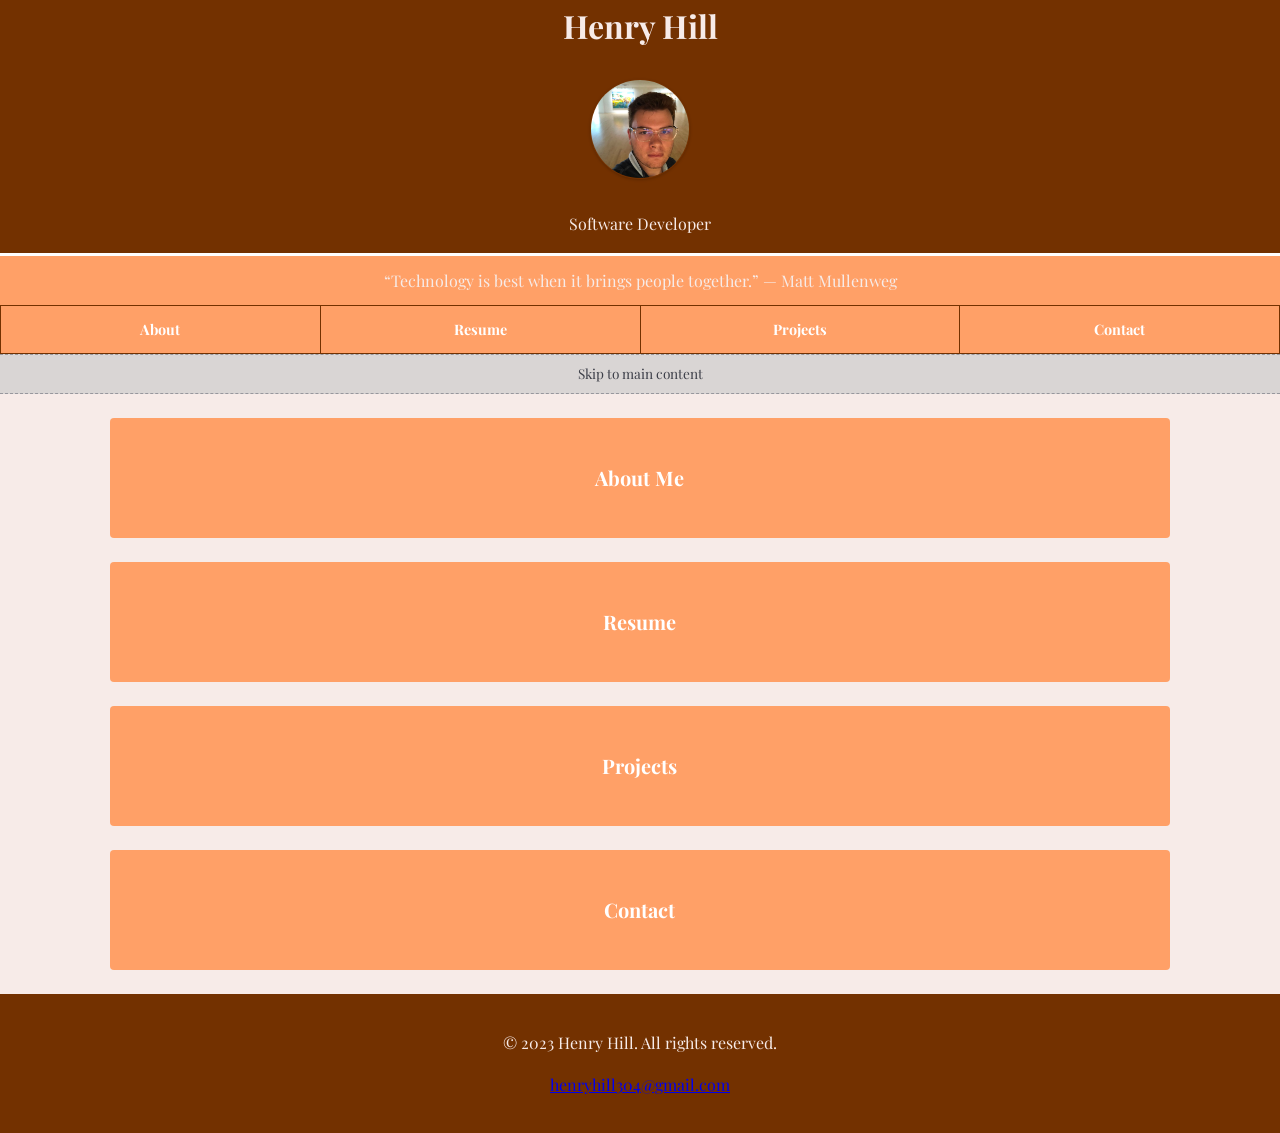
==== docs/index.html @ bbb8c244 "begin about main" ====
<!DOCTYPE html>
<html lang="en">

    <head>
        <title>Home</title>
        <link rel="stylesheet" href="css/style.css">
        <meta charset="UTF-8">
        <meta name="viewport" content="width=device-width, initial-scale=1">

        <style>
            .wrapper {
                max-width: 1200px;     /* Prevents content from getting too wide */
                margin-inline: auto;   /* Centers the wrapper horizontally */
                padding-inline: 20px;  /* Stops content from touching screen edges */
            }
        </style>

        <link rel="preconnect" href="https://fonts.googleapis.com">
        <link rel="preconnect" href="https://fonts.gstatic.com" crossorigin>
        <link href="https://fonts.googleapis.com/css2?family=Noto+Serif:ital,wght@0,100..900;1,100..900&family=Playfair+Display:ital,wght@0,400..900;1,400..900&display=swap" rel="stylesheet">
    </head>

    <!-- Header for my name and portrait -->
    

    <body>
        <header>
            <h1>Henry Hill</h1>
            <div class="portrait-container">
            <a href = "index.html">
                <img src="assets/images/profile.jpeg" alt="Profile Picture" class="portrait-image">
            </a>
            </div>
            <p class="proffesion">Software Developer</p>
            <p class="subtitle">“Technology is best when it brings people together.” — Matt Mullenweg</p>
        <nav>
            <ul>
                <li><a href="about.html">About</a></li>
                <li><a href="resume.html">Resume</a></li>
                <li><a href="projects.html">Projects</a></li>
                <li><a href="contact.html">Contact</a></li>
            </ul>
        </nav>

        <!-- skip to main content link-->
         <a href="#main-content" class="skip-link">Skip to main content</a>
        </header>

        <main id="main-content">
            <section class="card">
                <h2><a href="about.html">About Me</a></h2>
            </section>

            <section class="card">
                <h2><a href="resume.html">Resume</a></h2>
            </section>

            <section class="card">
                <h2><a href="projects.html">Projects</a></h2>
            </section>

            <section class="card">
                <h2><a href="contact.html">Contact</a></h2>
            </section>
            
        </main>

        <footer>
            <p>&copy; 2023 Henry Hill. All rights reserved.</p>
            <p><a href="mailto:henry.hill@example.com">henryhill304@gmail.com</a></p>
        </footer>
    </body>
</html>
---- docs/css/style.css ----
/* CSS reset */
body, header, nav, main, footer, h1, div, img, ul, figure, figcaption, section, article, aside, audio, video {
    margin: 0;
    padding: 0;
    border: 0;
}

body {
    font-family: "Playfair Display", "Noto Serif", serif;
    line-height: 1.6;
    background-color: #F7EBE8;
    color: #444140;
    margin: 0;
    padding: 0;
}

img, video {
    max-width: 100%;
    display: block;
}

*{
    box-sizing: border-box;
}

/* mobile first style rules */

header {
    float: top;
    top: 0;
    background-color: #733100;
    color: #F7EBE8;
    vertical-align: center;
    text-align: center;
    clear: both;
    padding: none;
}

.profession {
    font-family: "Playfair Display", "Noto Serif", serif;
}

header .portrait-container {
    display: flex;
    justify-content: center; 
    align-items: center; 
    margin: 0.75rem 0;
}

header .portrait-image {
    width: 100px;
    height: 100px;
    border-radius: 50%;
    object-fit: cover;
    display: block; 
    margin: 1rem auto;
    border: 1px solid #733100;
    box-shadow: 0 1px 3px rgba(0, 0, 0, 0.2);
}

header .subtitle {
    border-top: 3px solid #fff;
    padding-top: 8px;
    margin-top: 12px;
    width: 100%;
    background-color: #ffa067;
    margin: 0;
    padding: 12px 0;
}

nav {
    width: 100%;
    margin: 0;
    padding: 0;
}

nav ul {
    display: flex;
    list-style: none;
    margin: 0;
    padding: 0;
    width: 100%;
    border: 1px solid #733100; 
    box-sizing: border-box;
}

nav li {
    flex:1;
    text-align: center;
    border-right: 1px solid #733100; /* Adds a border between items */
}

nav li:last-child {
    border-right: none; 
}

nav a {
    display: block;
    padding: 12px 0;
    background-color: #ffa067;
    color: #fff;
    text-decoration: none;
    font-family: "Playfair Display", "Noto Serif", serif;
    font-size: 0.9rem;
    font-weight: 700;
    box-sizing: border-box;
}

nav a:hover,
nav a:focus {
    background-color: #733100;
    color: #fff;
}

/* styling link for the skip to main content bar */
.skip-link {
    display: block;
    width: 100%;
    padding: 8px 0;
    background-color: #E5E7EB;
    color: #374151;
    text-align: center;
    text-decoration: none;
    font-size: 0.85rem;
    border-top: 1px dashed #9CA3AF;
    border-bottom: 1px dashed #9CA3AF;
}

/* Optional accessibility enchancement for hidden skip link */
.skip-link:not(:focus) {
    opacity: 0.9;
}

.skip-link:focus, 
.skip-link:hover {
    background-color:#D1D5DB;
    outline: 2px solid #733100; /* accent color for focus */
}

/* Main content styles */
main.flex {
    display: flex;
    flex-direction: column;
    min-height: 100vh;
}

main {
    display: flex; /* Enables flexbox layout */
    flex: 1; /* Ensures main takes up available space */
    flex-direction: column;
    align-items: center;
    gap: 1.5rem;
    padding: 1.5rem 1rem;
    width: 100%;   
    box-sizing: border-box; /* Ensures padding doesn't affect width */
}

/* individual card styles */
.card-link {
    text-decoration: none;
    width: 85%;
    display: block;
}

.card {
    position: relative; /* Ensures the card is positioned relative to its container */
    width: 85%;
    height: 120px;
    background-color: #FFA067;
    /* centerning text in cards */
    display: flex;
    align-items: center; /* Centers content vertically */
    justify-content: center; /* Centers content horizontally */
    border-radius: 4px;
}

.card a {
    position: absolute; /* Ensures the link covers the entire card */
    top: 0;
    left: 0;
    width: 100%;
    height: 100%;

    /* Flexbox centering for the link text */
    display: flex;
    justify-content: center;
    align-items: center;

    color: #fff;
    font-size: 1.25rem;
    font-weight: bold;
    text-decoration: none;
}

.card a:hover,
.card a:focus {
    background-color: rgba(0, 0, 0, 0.05);
    border-radius: 4px;
}

.card h2 {
    margin: 0;
    font-family: "Playfair Display", "Noto Serif", serif;
    font-size: 1.2rem;
    font-weight: 700;
}


/*footer styles */
footer {
    display: block;
    background-color: #733100;
    color: #F7EBE8;
    text-align: center;
    float: bottom;
    bottom: 0;
    padding: 20px;
}

/* Media queries for larger screens */
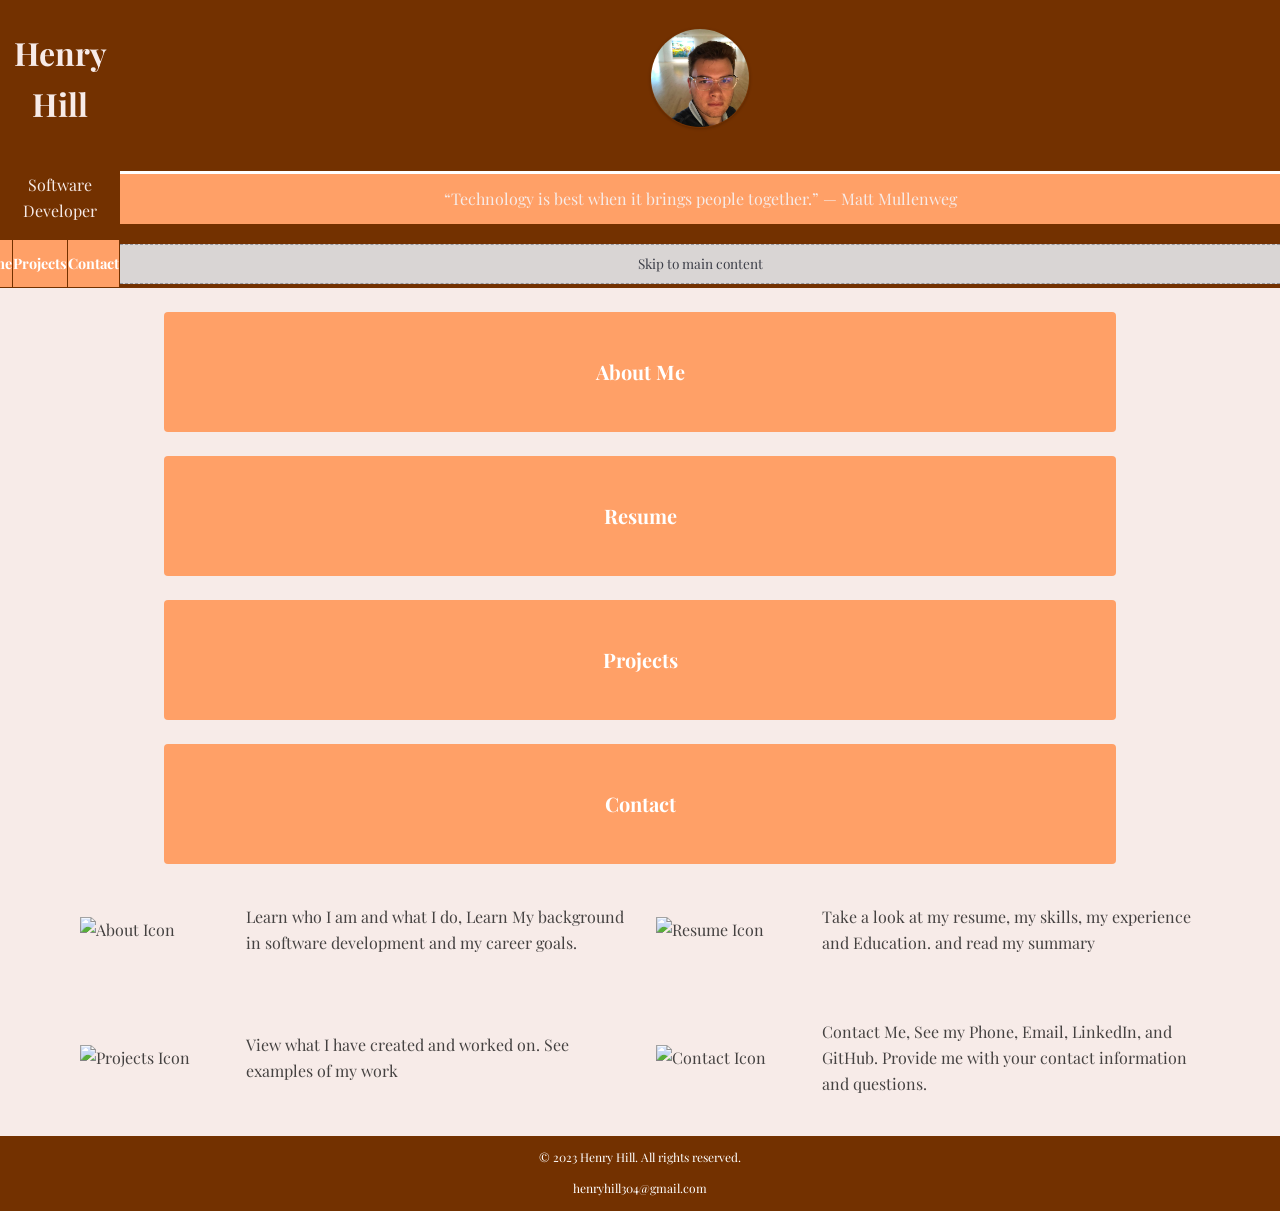
==== commit 8d4d37b2: "review with claude" ====
--- a/docs/index.html
+++ b/docs/index.html
@@ -62,6 +62,29 @@
             <section class="card">
                 <h2><a href="contact.html">Contact</a></h2>
             </section>
+
+            <section class="home-grid">
+
+                <article class="feature">
+                    <img src="assets/images/aboutico.png" alt="About Icon">
+                    <p>Learn who I am and what I do, Learn My background in software development and my career goals.</p>
+                </article>
+
+                <article class="feature">
+                    <img src="assets/images/resumeico.png" alt="Resume Icon">
+                    <p>Take a look at my resume, my skills, my experience and Education. and read my summary</p>
+                </article>
+
+                <article class="feature">
+                    <img src="assets/images/projectsico.png" alt="Projects Icon">
+                    <p>View what I have created and worked on. See examples of my work</p>
+                </article>
+
+                <article class="feature">
+                    <img src="assets/images/contactico.png" alt="Contact Icon">
+                    <p>Contact Me, See my Phone, Email, LinkedIn, and GitHub. Provide me with your contact information and questions.</p>
+                </article>
+            </section>
             
         </main>
 
--- a/docs/css/style.css
+++ b/docs/css/style.css
@@ -12,6 +12,10 @@
     color: #444140;
     margin: 0;
     padding: 0;
+    display: flex;
+    flex-direction: column;
+    min-height: 100vh;
+    margin: 0;
 }
 
 img, video {
@@ -152,6 +156,8 @@
     gap: 1.5rem;
     padding: 1.5rem 1rem;
     width: 100%;   
+    max-width: min(90%, 1200px);
+    margin: 0 auto;
     box-sizing: border-box; /* Ensures padding doesn't affect width */
 }
 
@@ -205,16 +211,259 @@
     font-weight: 700;
 }
 
+/* about info cards */
+.info-card {
+    background-color: #fca311;
+    color: #000;
+    padding: 1.5rem;
+    border-radius: 6px;
+
+    /* active whitespace */
+    margin-bottom: 2rem;
+    box-shadow: 0 2px 5px rgba(0, 0, 0, 0.1);
+}
+
+.info-card h2 {
+    font-family: "Playfair Display", serif;
+    font-size: 1.35rem;
+    margin-top: 0;
+    margin-bottom: 0.75rem;
+    border-bottom: 2px solid #fff;
+    padding-bottom: 0.25rem;
+}
+
+.info-card p {
+    font-size: 1rem;
+    line-height: 1.6;
+    margin: 0;
+}
+
+.summary {
+    margin: 2rem 0;
+}
+
+.skills {
+    margin: 2rem 0;
+}
+
+.skills h2{
+    text-align: center;
+    margin-bottom: 1.5rem;
+}
+
+.skills-grid {
+    display: grid;
+    grid-template-columns: repeat(2, 1fr);
+    border: 2px solid #444
+}
+
+.skill-card {
+    padding: 20px;
+    text-align: center;
+    border-right: 1px solid #444;
+    border-bottom: 1px solid #444;
+
+    display: flex;
+    justify-content: center;
+    align-items: center;
+}
+
+.skill-card:nth-child(2n) {
+    border-right: none;
+}
+
+.skill-card:nth-last-child(-n + 2) {
+    border-bottom: none;
+}
+
+.job {
+    margin-bottom: 2rem;
+}
+
+/* whitespace label */
+.whitespace {
+    text-align: center;
+    font-size: 0.8em;
+    color: #888;
+    margin: 10px 0 5px;
+}
+
+.project-card {
+    border: 2px solid #ccc;
+    display: grid;
+    grid-template-columns: 1fr 1fr;
+    margin-bottom: 15px;
+}
+
+.project-card h2 {
+    font-size: 1em;
+    font-weight: normal;
+    padding: 10px;
+    border-right: 1px solid #ccc;
+    border-bottom: 1px solid #ccc;
+    margin: 0;
+}
+
+.project-card p {
+    padding: 10px;
+    margin: 0;
+    border-bottom: 1px solid #ccc;
+}
+
+.project-url {
+    grid-column: 1 /span 2;
+    background-color: #ddd;
+    padding: 10px;
+    border-top: 1px solid #ccc;
+    text-align: center;
+}
+
+.project url a {
+    text-decoration: none;
+    color: #333;
+    font-weight: bold;
+}
+
+.contact-section {
+    padding: 20px;
+    color: #333;
+}
+
+.contact-section h2 {
+    text-align: center;
+    color: #702f00;
+    margin-bottom: 20px;
+}
+
+.contact-form {
+    display: flex;
+    flex-direction: column;
+    gap: 15px;
+}
+
+.form-group {
+    display: flex;
+    flex-direction: column;
+    gap: 15px;
+}
+
+.form-group label {
+    font-weight: bold;
+    color: #702f00;
+}
+
+.form-group input,
+.form-group textarea {
+    padding: 10px;
+    border: 1px solid #ccc;
+    border-radius: 4px;
+    font-family: inherit;
+    font-size: 1em;
+}
+
+.submit-btn {
+    background-color: #702f00;
+    color: #fff;
+    padding: 12px;
+    border: none;
+    border-radius: 4px;
+    font-size: 1em;
+    font-weight: bold;
+    cursor: pointer;
+}
+
+.submit-btn:hover {
+    background-color: #542300;
+}
+
+.contact-info-list {
+    display: flex;
+    flex-direction: column;
+    gap: 10px;
+    margin-bottom: 20px;
+}
+
+.info-block {
+    border: 2px solid #ccc;
+    background-color: #eee;
+    padding: 12px 15px;
+    color: #333;
+    font-size: 0.95em;
+}
+
+.info-block a {
+    color: #333;
+    text-decoration: none;
+}
+
+.info-block a:hover {
+    text-decoration: underline;
+}
+
+.form-container {
+    border: 2px solid #ccc;
+    padding: 15px;
+    background-color: #fff;
+}
 
 /*footer styles */
-footer {
-    display: block;
+footer{
+    width: 100%;
     background-color: #733100;
-    color: #F7EBE8;
-    text-align: center;
-    float: bottom;
-    bottom: 0;
-    padding: 20px;
-}
-
-/* Media queries for larger screens */+}
+
+footer p {
+    font-size: 0.75em;
+    text-align: center;
+    padding: 0 1em;
+    color: #fff;
+}
+
+footer p a {
+    color: #fff;
+    text-decoration: none;
+}
+/* Media queries for larger screens */
+
+@media screen and (min-width: 768px) {
+ 
+
+    header {
+        display: grid;
+        grid-template-columns: 120px 1fr;
+        align-items: center;
+    }
+
+    nav ul {
+        display: flex;
+        justify-content: flex-end;
+    }
+
+    .hero {
+        display: block;
+    }
+
+    .mobile-hero {
+        display: none;
+    }
+
+    main {
+        width: min(1200px, 90%);
+        margin: auto;
+    }
+
+    .home-grid {
+        display: grid;
+        grid-template-columns: 1fr 1fr;
+        gap: 2rem;
+    }
+
+    .feature {
+        display: grid;
+        grid-template-columns: 150px 1fr;
+        gap: 1rem;
+        align-items: center;
+
+    }
+
+}
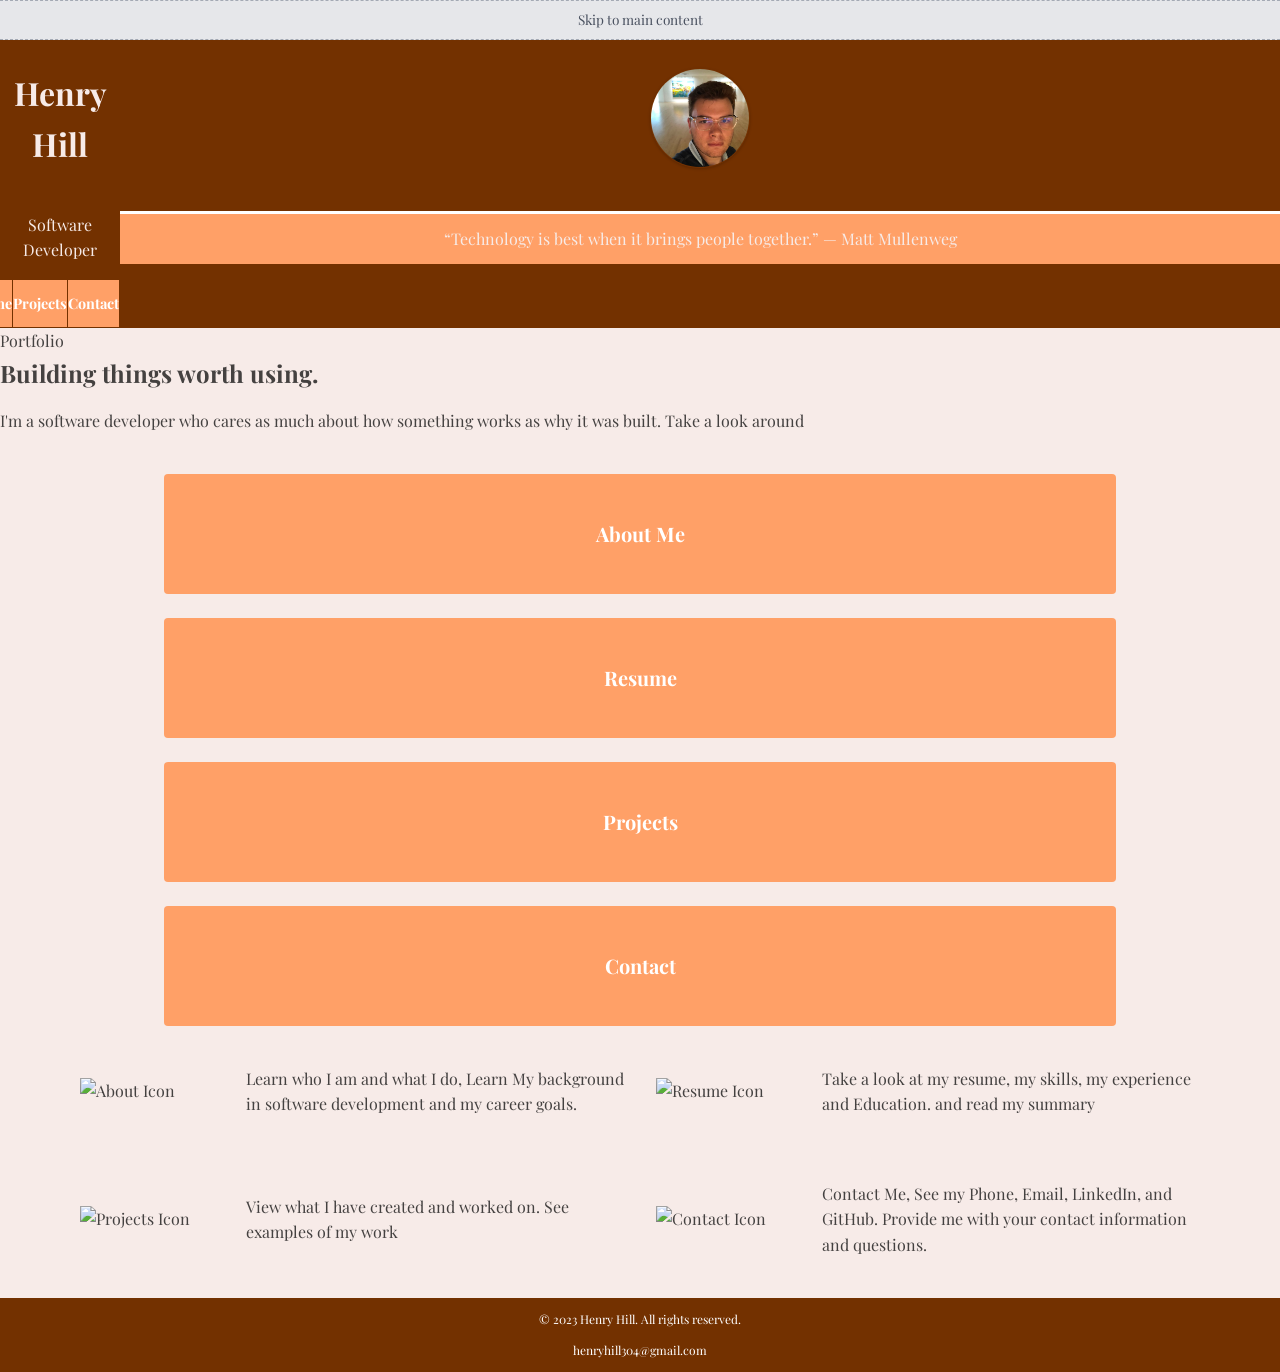
==== commit 320ef39f: "INDEX OVERHAUL" ====
--- a/docs/index.html
+++ b/docs/index.html
@@ -24,6 +24,10 @@
     
 
     <body>
+        
+        <!-- skip to main content link-->
+        <a class="skip-link" href="#main-content" class="skip-link">Skip to main content</a>
+
         <header>
             <h1>Henry Hill</h1>
             <div class="portrait-container">
@@ -33,18 +37,24 @@
             </div>
             <p class="proffesion">Software Developer</p>
             <p class="subtitle">“Technology is best when it brings people together.” — Matt Mullenweg</p>
-        <nav>
-            <ul>
-                <li><a href="about.html">About</a></li>
-                <li><a href="resume.html">Resume</a></li>
-                <li><a href="projects.html">Projects</a></li>
-                <li><a href="contact.html">Contact</a></li>
-            </ul>
-        </nav>
+            
+            <nav>
+                <ul>
+                    <li><a href="about.html">About</a></li>
+                    <li><a href="resume.html">Resume</a></li>
+                    <li><a href="projects.html">Projects</a></li>
+                    <li><a href="contact.html">Contact</a></li>
+                </ul>
+            </nav>
+        </header>
 
-        <!-- skip to main content link-->
-         <a href="#main-content" class="skip-link">Skip to main content</a>
-        </header>
+        <section class="hero">
+            <div class="hero-content">
+                <span class="eyebrow">Portfolio</span>
+                <h1>Building things worth using.</h1>
+                <p>I'm a software developer who cares as much about how something works as why it was built. Take a look around</p>
+            </div>
+        </section>
 
         <main id="main-content">
             <section class="card">
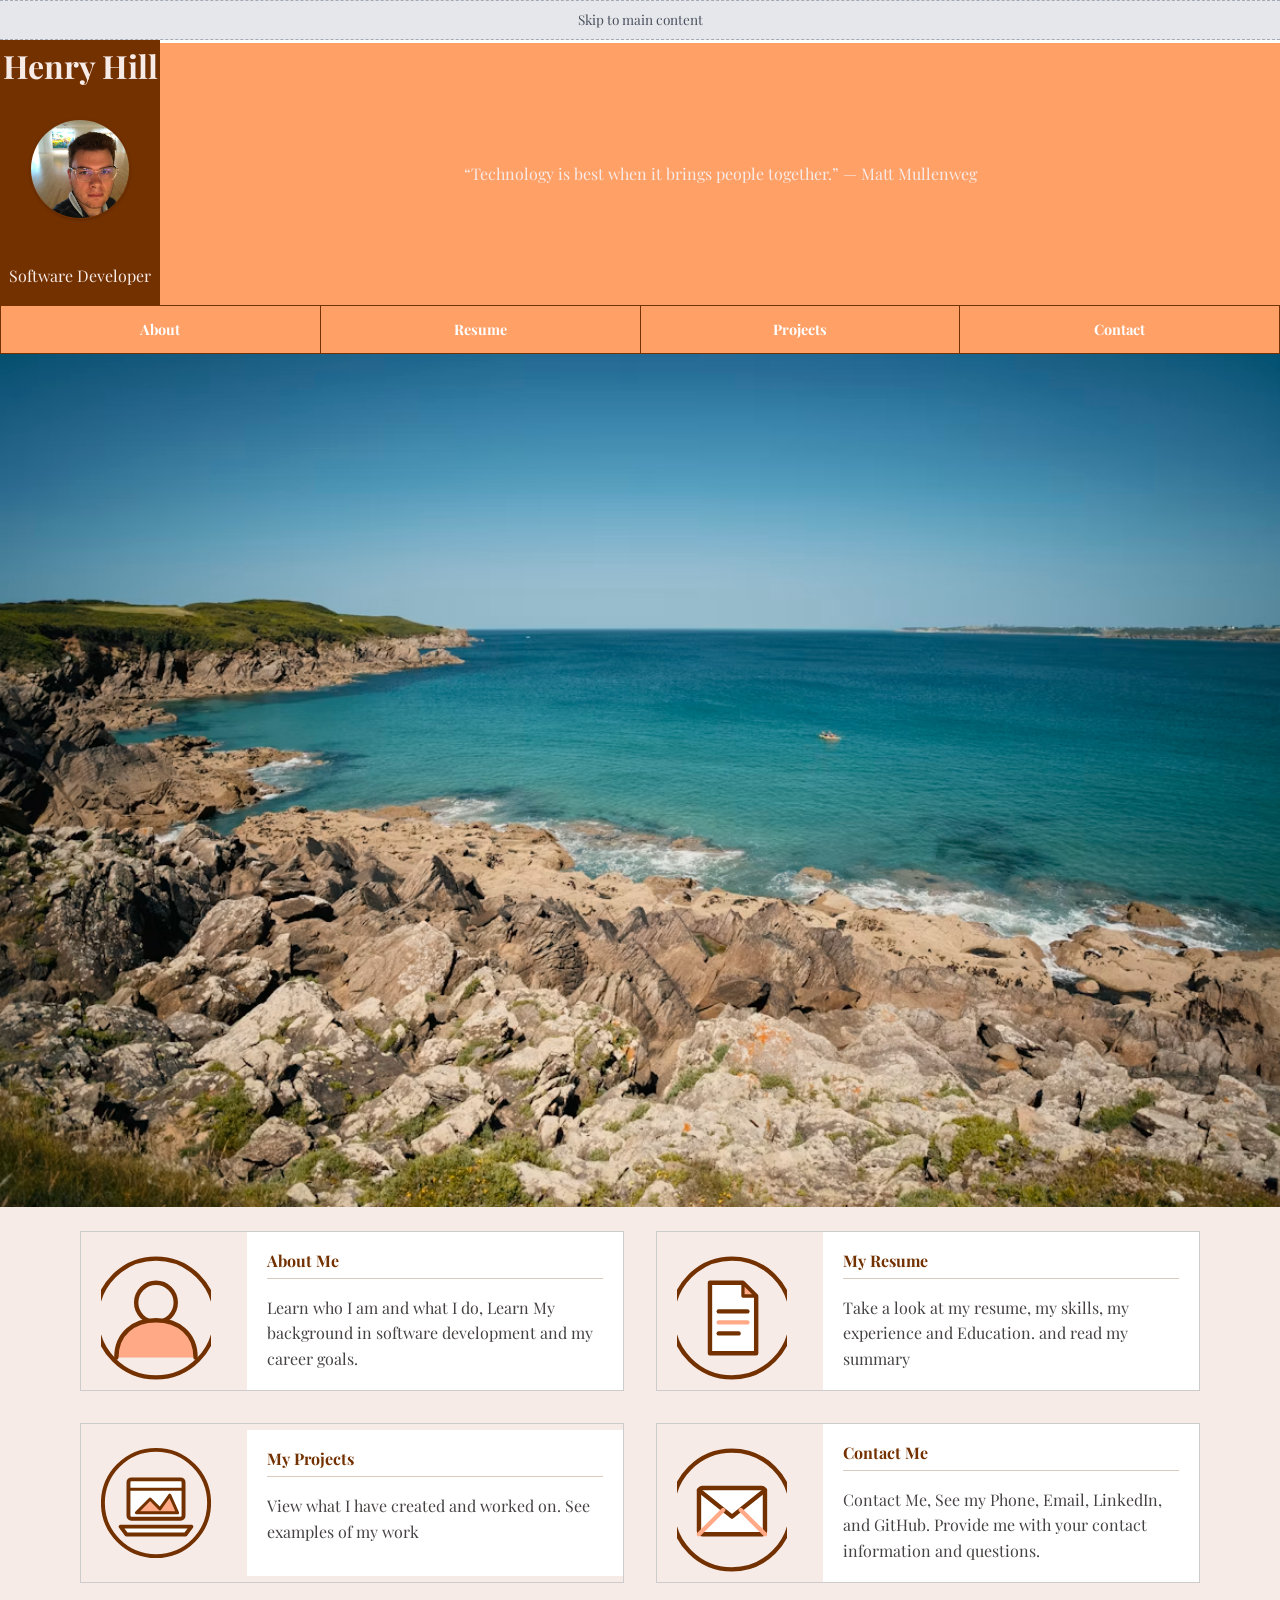
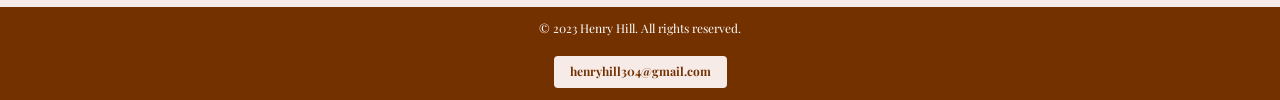
==== commit 33213463: "work with subtitles" ====
--- a/docs/index.html
+++ b/docs/index.html
@@ -49,11 +49,7 @@
         </header>
 
         <section class="hero">
-            <div class="hero-content">
-                <span class="eyebrow">Portfolio</span>
-                <h1>Building things worth using.</h1>
-                <p>I'm a software developer who cares as much about how something works as why it was built. Take a look around</p>
-            </div>
+                <img src="assets/images/hero-image.jpg" alt="Henry Hill's workspace">
         </section>
 
         <main id="main-content">
@@ -74,33 +70,53 @@
             </section>
 
             <section class="home-grid">
+                <a class="feature-link" href="about.html">
+                    <article class="feature">
+                        <img src="assets/images/aboutico.svg" alt="About Icon">
+                        <div class="feature-text">
+                            <span class="feature-label">About Me</span>
+                            <p>Learn who I am and what I do, Learn My background in software development and my career goals.</p>
+                        </div>                        
+                    </article>
+                </a>
 
-                <article class="feature">
-                    <img src="assets/images/aboutico.png" alt="About Icon">
-                    <p>Learn who I am and what I do, Learn My background in software development and my career goals.</p>
-                </article>
+                <a class="feature-link" href="resume.html">    
+                    <article class="feature">
+                        <img src="assets/images/resumeico.svg" alt="Resume Icon">
+                        <div class="feature-text">
+                            <span class="feature-label">My Resume</span>
+                            <p>Take a look at my resume, my skills, my experience and Education. and read my summary</p>
+                        </div>
+                    </article>
+                </a> 
 
-                <article class="feature">
-                    <img src="assets/images/resumeico.png" alt="Resume Icon">
-                    <p>Take a look at my resume, my skills, my experience and Education. and read my summary</p>
-                </article>
+                <a class="feature-link" href="projects.html">
+                    <article class="feature">
+                        <img src="assets/images/projectsico.svg" alt="Projects Icon">
+                        <div class="feature-text">
+                            <span class="feature-label">My Projects</span>
+                            <p>View what I have created and worked on. See examples of my work</p>
+                        </div>
+                    </article>
+                </a>
 
-                <article class="feature">
-                    <img src="assets/images/projectsico.png" alt="Projects Icon">
-                    <p>View what I have created and worked on. See examples of my work</p>
-                </article>
+                <a>
+                    <article class="feature">
+                        <img src="assets/images/contactico.svg" alt="Contact Icon">
+                        <div class="feature-text">
+                            <span class="feature-label">Contact Me</span>
+                            <p>Contact Me, See my Phone, Email, LinkedIn, and GitHub. Provide me with your contact information and questions.</p>
+                        </div>
+                    </article>
+                </a>
 
-                <article class="feature">
-                    <img src="assets/images/contactico.png" alt="Contact Icon">
-                    <p>Contact Me, See my Phone, Email, LinkedIn, and GitHub. Provide me with your contact information and questions.</p>
-                </article>
             </section>
             
         </main>
 
         <footer>
             <p>&copy; 2023 Henry Hill. All rights reserved.</p>
-            <p><a href="mailto:henry.hill@example.com">henryhill304@gmail.com</a></p>
+            <p><a href="mailto:henryhill304@gmail.com" class="email-btn">henryhill304@gmail.com</a></p>
         </footer>
     </body>
 </html>
--- a/docs/css/style.css
+++ b/docs/css/style.css
@@ -139,6 +139,10 @@
 .skip-link:hover {
     background-color:#D1D5DB;
     outline: 2px solid #733100; /* accent color for focus */
+}
+
+.hero {
+    display: none;
 }
 
 /* Main content styles */
@@ -238,6 +242,10 @@
     margin: 0;
 }
 
+.home-grid {
+    display: none;
+}
+
 .summary {
     margin: 2rem 0;
 }
@@ -318,7 +326,7 @@
     text-align: center;
 }
 
-.project url a {
+.project-url a {
     text-decoration: none;
     color: #333;
     font-weight: bold;
@@ -423,6 +431,17 @@
     color: #fff;
     text-decoration: none;
 }
+
+footer p a.email-btn {
+    display: inline-block;
+    margin-top: 6px;
+    padding: 6px 16px;
+    background-color: #f7ebe8;
+    color: #733100;
+    border-radius: 4px;
+    font-weight: bold;
+}
+
 /* Media queries for larger screens */
 
 @media screen and (min-width: 768px) {
@@ -430,32 +449,79 @@
 
     header {
         display: grid;
-        grid-template-columns: 120px 1fr;
+        grid-template-columns: 160px 1fr;
         align-items: center;
+    }
+
+    header h1 {
+        grid-column: 1;
+        grid-row: 1;
+        text-align: center;
+    }
+
+    header .portrait-container {
+        grid-column: 1;
+        grid-row: 2;
+    }
+
+    header .proffesion {
+        grid-column: 1;
+        grid-row: 3;
+        text-align: center;
+    }
+
+    header .subtitle {
+        grid-column: 2;
+        grid-row: 1/4;
+        display: flex;
+        align-items: center;
+        justify-content: center;
+        height: 100%;
+    }
+
+    .subtitle {
+        display: none;
+    }
+
+    header nav {
+        grid-column: 1 / -1;
     }
 
     nav ul {
         display: flex;
-        justify-content: flex-end;
+        justify-content: space-between;
     }
 
     .hero {
         display: block;
     }
 
-    .mobile-hero {
-        display: none;
+    .hero img {
+        width: 100%;
+        height: auto;
+        display: block;
     }
 
     main {
         width: min(1200px, 90%);
         margin: auto;
+    }
+
+    .card-link,
+    .card {
+        display: none;
     }
 
     .home-grid {
         display: grid;
         grid-template-columns: 1fr 1fr;
         gap: 2rem;
+    }
+
+    .feature-link {
+        text-decoration: none;
+        color: inherit;
+        display: block;
     }
 
     .feature {
@@ -463,7 +529,39 @@
         grid-template-columns: 150px 1fr;
         gap: 1rem;
         align-items: center;
-
+        height: 160px;
+        border: 1px solid #ccc;
+        transition: transform 0.2s ease, box-shadow 0.2s ease;
+        overflow: hidden;
+    }
+
+    .feature img {
+        width: 100%;
+        height: 100%;
+        object-fit: cover;
+        padding: 1.25rem;
+        background-color: #F7EBE8;
+    }
+
+    .feature-text {
+        padding: 1rem 1.25rem;
+        background-color: #fff;
+    }
+
+    .feature-link:hover .feature,
+    .feature-link:focus .feature {
+        transform: translate(-3px);
+        box-shadow: 0 8px 16px -8px rgba(0,0,0,0.25)
+    }
+
+    .feature-label {
+        display: block;
+        font-family: "Playfair Display", "Noto Serif", serif;
+        font-weight: 700;
+        color: #733100;
+        border-bottom: 1px solid rgba(115,49,0,0.25);
+        padding-bottom: 4px;
+        margin-bottom: 6px;
     }
 
 }
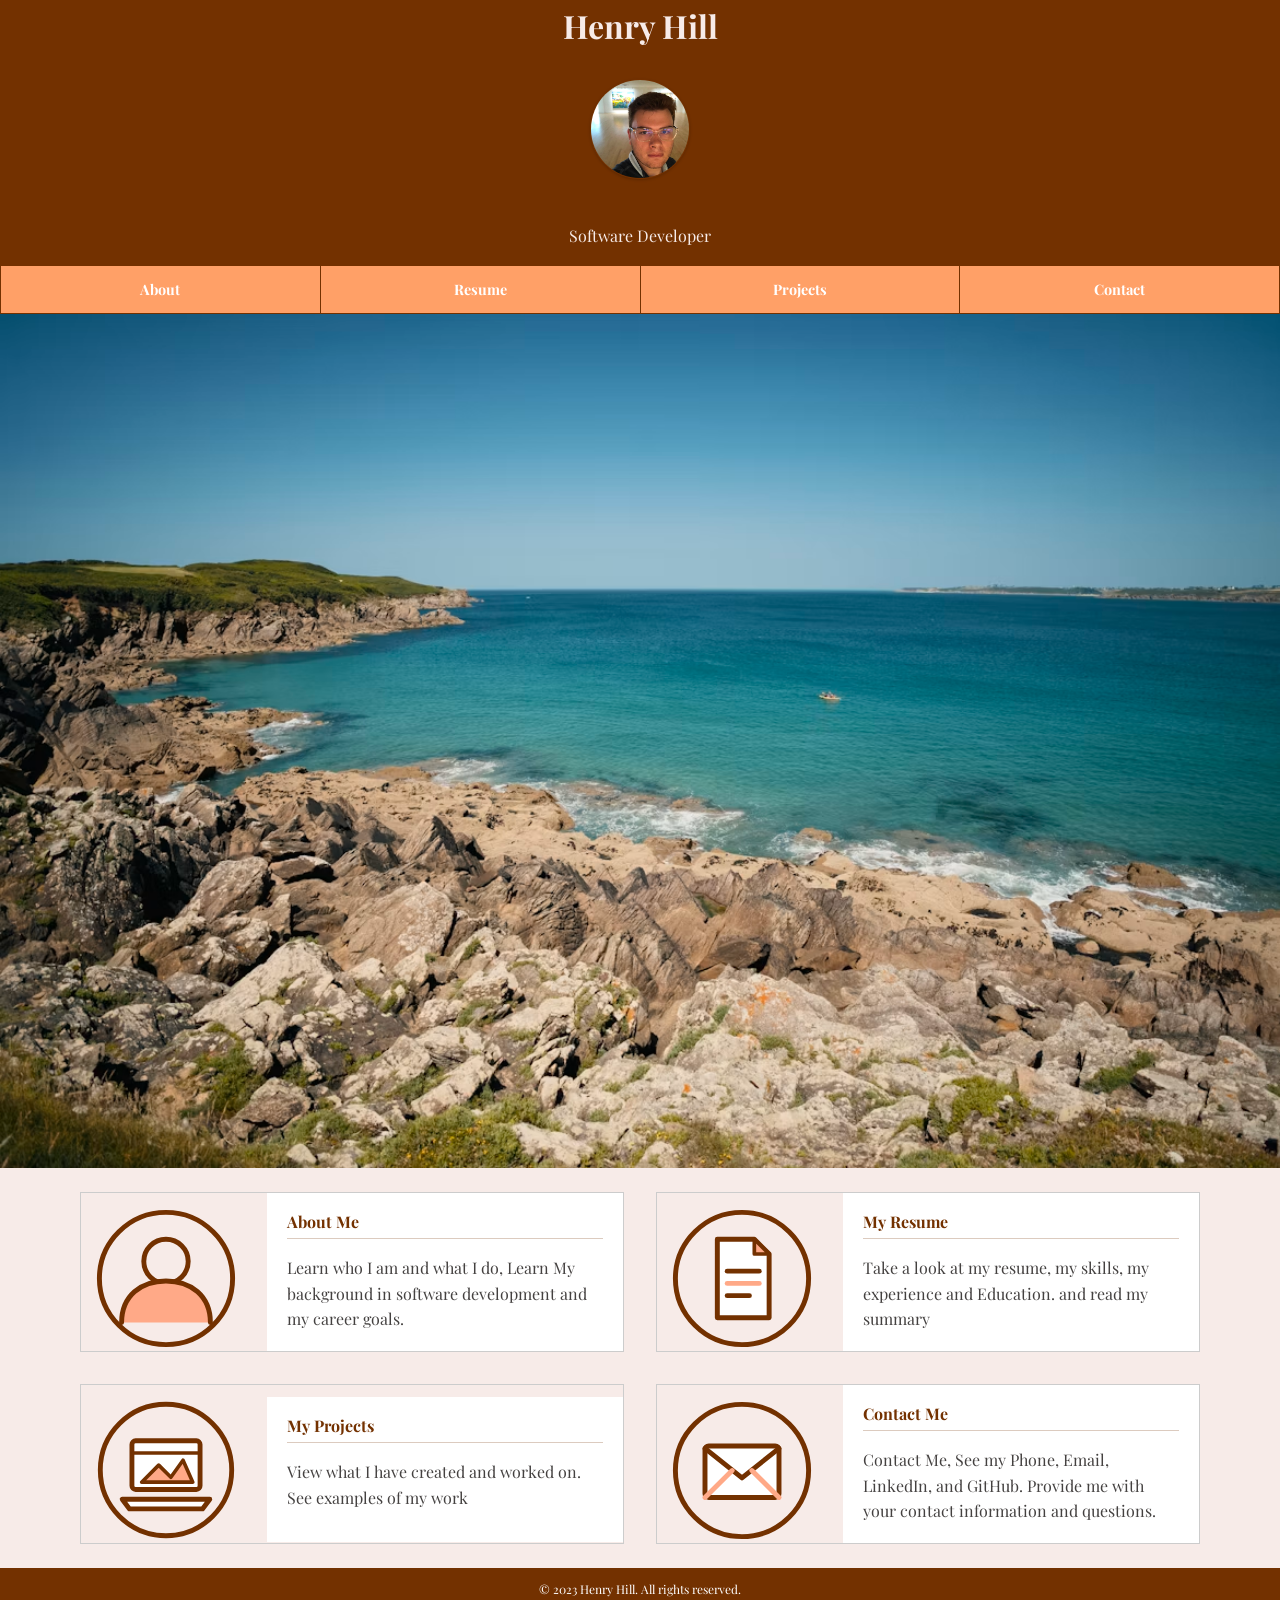
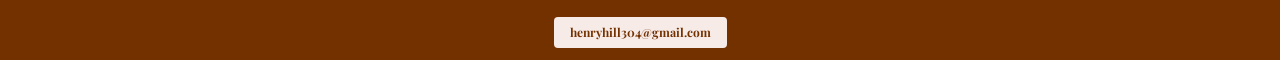
==== commit f69f571d: "change cover to contain" ====
--- a/docs/index.html
+++ b/docs/index.html
@@ -32,7 +32,7 @@
             <h1>Henry Hill</h1>
             <div class="portrait-container">
             <a href = "index.html">
-                <img src="assets/images/profile.jpeg" alt="Profile Picture" class="portrait-image">
+                <img src="assets/images/profile.jpeg" alt="Henry Hill, home" class="portrait-image">
             </a>
             </div>
             <p class="proffesion">Software Developer</p>
@@ -100,7 +100,7 @@
                     </article>
                 </a>
 
-                <a>
+                <a class="feature-link" href="contact.html">
                     <article class="feature">
                         <img src="assets/images/contactico.svg" alt="Contact Icon">
                         <div class="feature-text">
--- a/docs/css/style.css
+++ b/docs/css/style.css
@@ -3,6 +3,61 @@
     margin: 0;
     padding: 0;
     border: 0;
+}
+
+/* accesibility features */
+/* styling link for the skip to main content bar */
+.skip-link {
+    position: absolute;
+    top: -60px;
+    left: 0;
+    width: 100%;
+    padding: 8px 0;
+    background-color: #E5E7EB;
+    color: #374151;
+    text-align: center;
+    text-decoration: none;
+    font-size: 0.85rem;
+    border-top: 1px dashed #9CA3AF;
+    border-bottom: 1px dashed #9CA3AF;
+    z-index: 1000;
+    transition: top 0.15s ease;
+}
+
+/* Optional accessibility enchancement for hidden skip link */
+.skip-link:focus {
+    top: 0;
+    background-color: #d1d5db;
+    outline: 3px solid #733100;
+} 
+
+/* keyboard focus outline - WCAG 2.4.7 */
+*:focus-visible {
+    outline: 3px solid #733100;
+    outline-offset: 2px;
+}
+
+nav a:focus-visible {
+    outline: 3px solid #f7ebe8;
+    outline-offset: -3px;
+}
+
+.submit-btn:focus-visible {
+    outline: 3px solid #f7ebe8;
+    outline-offset: 2px;
+}
+
+footer p a:focus-visible {
+    outline: 3px solid #f7ebe8;
+}
+
+footer p a.email-btn:focus-visible {
+    outline: 3px solid #f7ebe8;
+}
+
+footer p a.email-btn:focus-visible {
+    outline: 3px solid #733100;
+    outline-offset: 2px;
 }
 
 body {
@@ -100,7 +155,7 @@
 
 nav a {
     display: block;
-    padding: 12px 0;
+    padding: 12px 8px;
     background-color: #ffa067;
     color: #fff;
     text-decoration: none;
@@ -114,31 +169,6 @@
 nav a:focus {
     background-color: #733100;
     color: #fff;
-}
-
-/* styling link for the skip to main content bar */
-.skip-link {
-    display: block;
-    width: 100%;
-    padding: 8px 0;
-    background-color: #E5E7EB;
-    color: #374151;
-    text-align: center;
-    text-decoration: none;
-    font-size: 0.85rem;
-    border-top: 1px dashed #9CA3AF;
-    border-bottom: 1px dashed #9CA3AF;
-}
-
-/* Optional accessibility enchancement for hidden skip link */
-.skip-link:not(:focus) {
-    opacity: 0.9;
-}
-
-.skip-link:focus, 
-.skip-link:hover {
-    background-color:#D1D5DB;
-    outline: 2px solid #733100; /* accent color for focus */
 }
 
 .hero {
@@ -217,8 +247,8 @@
 
 /* about info cards */
 .info-card {
-    background-color: #fca311;
-    color: #000;
+    background-color: #ffa067;
+    color: #444140;
     padding: 1.5rem;
     border-radius: 6px;
 
@@ -310,6 +340,10 @@
     border-right: 1px solid #ccc;
     border-bottom: 1px solid #ccc;
     margin: 0;
+    text-align: center;
+    display: flex;
+    align-items: center;
+    justify-content: center;
 }
 
 .project-card p {
@@ -318,18 +352,19 @@
     border-bottom: 1px solid #ccc;
 }
 
-.project-url {
-    grid-column: 1 /span 2;
-    background-color: #ddd;
-    padding: 10px;
-    border-top: 1px solid #ccc;
-    text-align: center;
-}
-
-.project-url a {
+.project-image {
+    display: none;
+}
+
+.project-link {
     text-decoration: none;
-    color: #333;
-    font-weight: bold;
+    color: inherit;
+    display: block;
+}
+
+.project-link:hover .project-card,
+.project-link:focus .project-card {
+    box-shadow: 0 8px 16px -8px rgba(0,0,0,0.25);
 }
 
 .contact-section {
@@ -362,22 +397,11 @@
 
 .form-group input,
 .form-group textarea {
-    padding: 10px;
-    border: 1px solid #ccc;
-    border-radius: 4px;
-    font-family: inherit;
-    font-size: 1em;
+    width: 100%;
 }
 
 .submit-btn {
-    background-color: #702f00;
-    color: #fff;
-    padding: 12px;
-    border: none;
-    border-radius: 4px;
-    font-size: 1em;
-    font-weight: bold;
-    cursor: pointer;
+    width: 100%;
 }
 
 .submit-btn:hover {
@@ -440,6 +464,7 @@
     color: #733100;
     border-radius: 4px;
     font-weight: bold;
+    min-height: 24px;
 }
 
 /* Media queries for larger screens */
@@ -449,42 +474,13 @@
 
     header {
         display: grid;
-        grid-template-columns: 160px 1fr;
+        flex-direction: center;
         align-items: center;
-    }
-
-    header h1 {
-        grid-column: 1;
-        grid-row: 1;
         text-align: center;
-    }
-
-    header .portrait-container {
-        grid-column: 1;
-        grid-row: 2;
-    }
-
-    header .proffesion {
-        grid-column: 1;
-        grid-row: 3;
-        text-align: center;
-    }
-
-    header .subtitle {
-        grid-column: 2;
-        grid-row: 1/4;
-        display: flex;
-        align-items: center;
-        justify-content: center;
-        height: 100%;
     }
 
     .subtitle {
         display: none;
-    }
-
-    header nav {
-        grid-column: 1 / -1;
     }
 
     nav ul {
@@ -526,7 +522,7 @@
 
     .feature {
         display: grid;
-        grid-template-columns: 150px 1fr;
+        grid-template-columns: 170px 1fr;
         gap: 1rem;
         align-items: center;
         height: 160px;
@@ -539,7 +535,7 @@
         width: 100%;
         height: 100%;
         object-fit: cover;
-        padding: 1.25rem;
+        padding: 0.75rem;
         background-color: #F7EBE8;
     }
 
@@ -564,4 +560,89 @@
         margin-bottom: 6px;
     }
 
+    .about-grid {
+        display: grid;
+        grid-template-columns: 1fr 1fr;
+        gap: 2rem;
+        width: 100%;
+    }
+
+    #experience-data {
+        display: grid;
+        grid-template-columns: 1fr 1fr 1fr;
+        gap: 1.5rem;
+    }
+
+    .job {
+        border: 2px solid #444;
+        padding: 1rem;
+    }
+
+    .project-card {
+        display: grid;
+        grid-template-columns: 1fr 1fr 2fr;
+        margin-bottom: 2rem;
+        min-height: 291px;
+    }
+
+    .project-image {
+        display: block;
+        width: 100%;
+        aspect-ratio: 1/1;
+        object-fit: cover;
+    }
+
+    .project-card h2 {
+        display: flex;
+        align-items: center;
+        justify-content: center;
+        text-align: center;
+        background-color: #ccc;
+    }
+
+    .project-card p {
+        display: flex;
+        align-items: center;
+        border: 1px solid #ccc;
+        padding: 1.5rem;
+    }
+
+    .contact-grid {
+        display: grid;
+        grid-template-columns: 1fr 1fr;
+        gap: 2rem;
+        align-items: start;
+    }
+
+    .contact-info-list {
+        margin-top: 6rem;
+    }
+
+    .info-group {
+        margin-bottom: 0.5rem;
+    }
+
+    .info-group-label {
+        display: none;
+    }
+
+    .info-group {
+        border: 2px solid #ccc;
+        padding: 1.5rem 1rem 1rem;
+        margin-bottom: 1.5rem;
+        position: relative;
+    }
+
+    .info-group-label {
+        display: inline-block;
+        position: absolute;
+        top: -12px;
+        left: 12px;
+        background: #f7EBE8;
+        border: 1px solid #ccc;
+        padding: 2px 10px;
+        font-weight: bold;
+        color: #733100;
+        font-size: 0.9rem;
+    }
 }
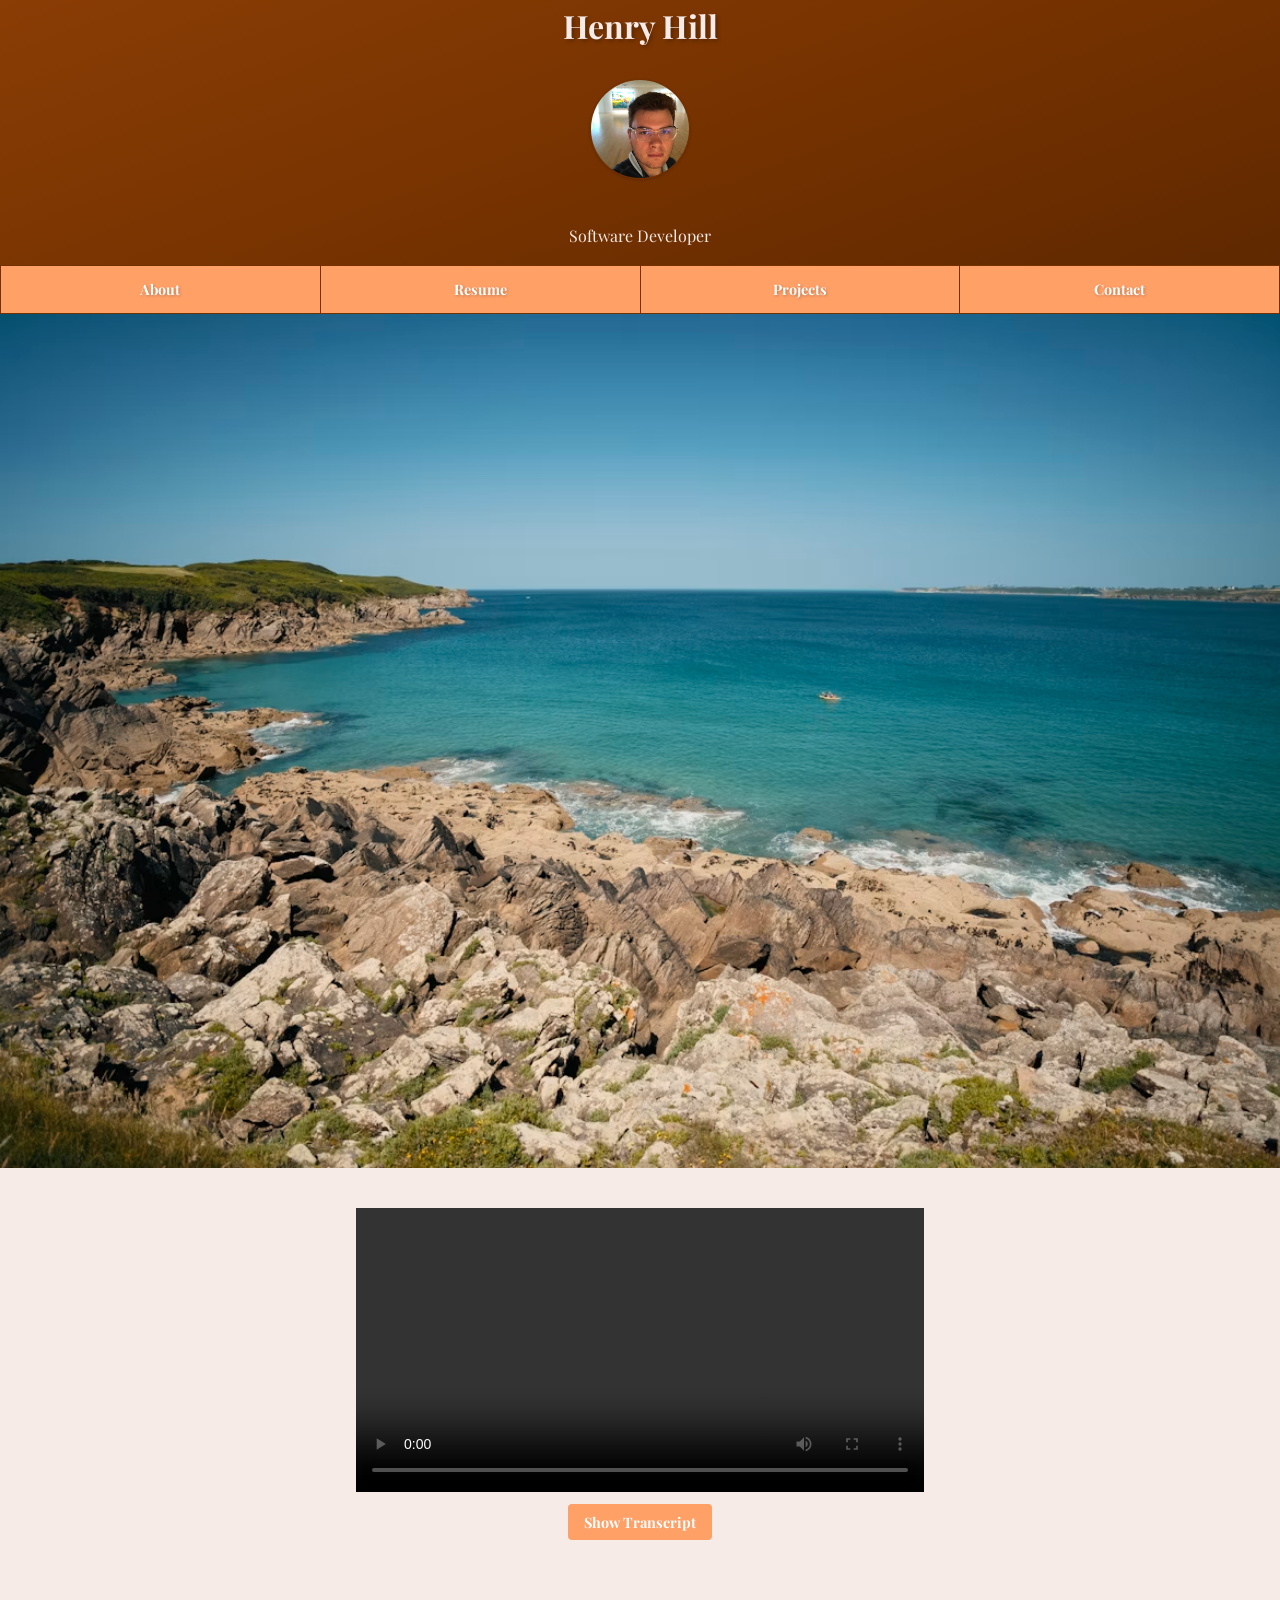
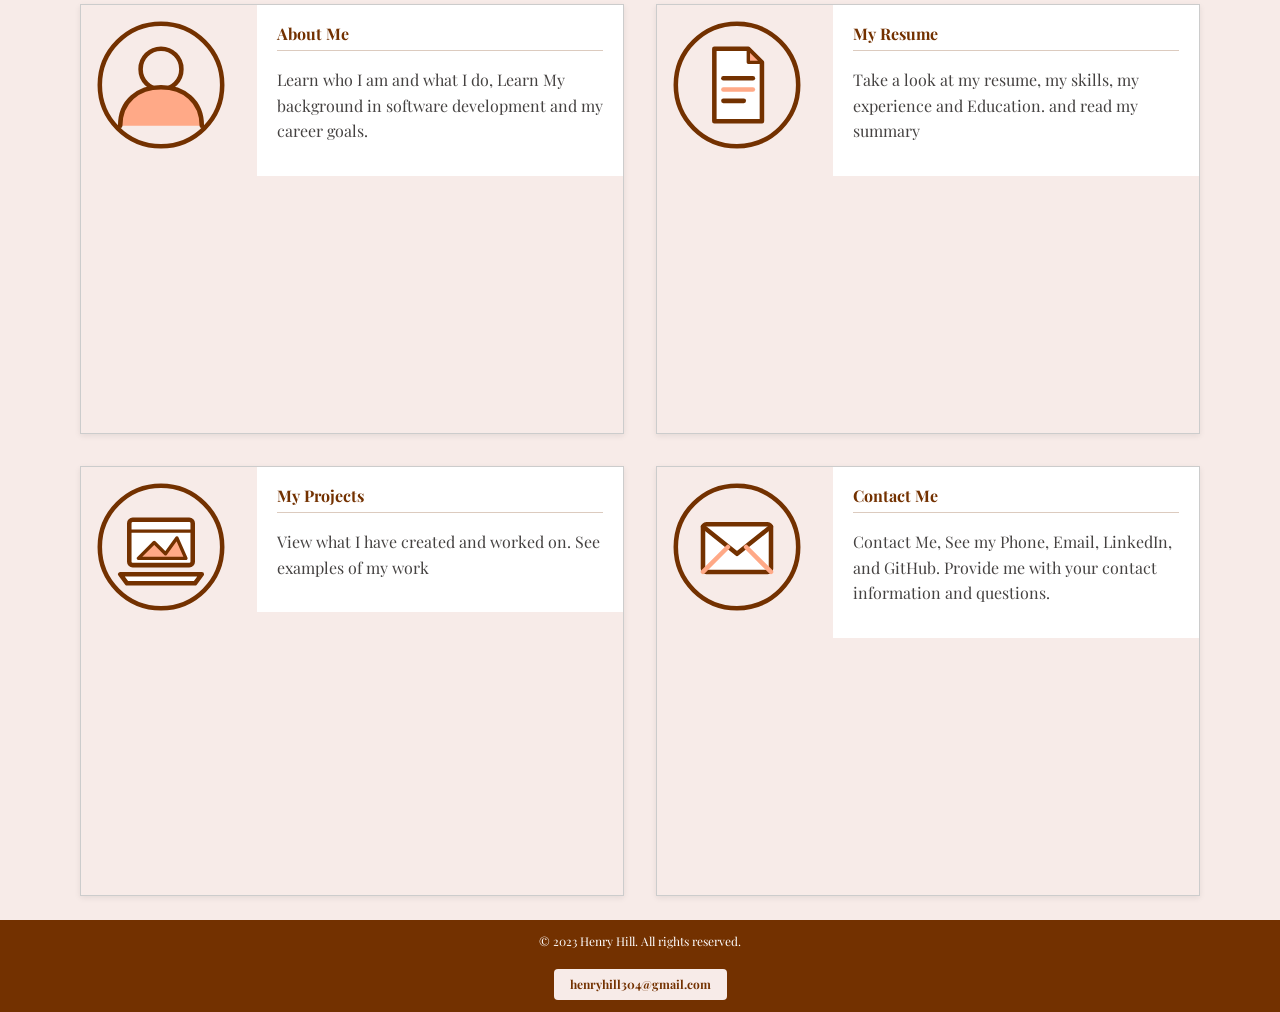
==== commit 34fee9f5: "finish audio" ====
--- a/docs/index.html
+++ b/docs/index.html
@@ -51,6 +51,17 @@
         <section class="hero">
                 <img src="assets/images/hero-image.jpg" alt="Henry Hill's workspace">
         </section>
+
+        <div class="media-block">
+            <video controls>
+                <source src="assets/video/intro.mp4" type="video/mp4">
+                Your browser does not support the video tag.
+            </video>
+            <button class="transcript-toggle" aria-controls="transcript-index" aria-expanded="false">Show Transcript</button>
+            <div class="transcript" id="transcript-index" hidden>
+                <p>I'm Henry Hill, and this is my portfolio site. Up top you've got my name, my portrait, and quick links to everything — About, Resume, Projects, and Contact. I built this whole thing myself, mobile and desktop, so however you're checking it out, it should look clean. Let's jump into each page real quick.</p>
+            </div>
+        </div>
 
         <main id="main-content">
             <section class="card">
@@ -118,5 +129,7 @@
             <p>&copy; 2023 Henry Hill. All rights reserved.</p>
             <p><a href="mailto:henryhill304@gmail.com" class="email-btn">henryhill304@gmail.com</a></p>
         </footer>
+
+        <script src="js/script.js"></script>
     </body>
 </html>
--- a/docs/css/style.css
+++ b/docs/css/style.css
@@ -87,12 +87,17 @@
 header {
     float: top;
     top: 0;
-    background-color: #733100;
+    background: linear-gradient(160deg, #8a3d05 0%, #733100 55%, #5c2700 100%);
     color: #F7EBE8;
     vertical-align: center;
     text-align: center;
     clear: both;
     padding: none;
+    box-shadow: 0 4px 12px rgba(0, 0, 0, 0.25);
+}
+
+header h1 {
+    text-shadow: 2px 2px 4px rgba(0, 0, 0, 0.3);
 }
 
 .profession {
@@ -163,16 +168,60 @@
     font-size: 0.9rem;
     font-weight: 700;
     box-sizing: border-box;
+    text-shadow: 1px 1px 3px rgba(0, 0, 0, 0.25);
+    transition: box-shadow 0.2s ease, background-color 0.2s ease;
 }
 
 nav a:hover,
 nav a:focus {
     background-color: #733100;
     color: #fff;
+    box-shadow: inset 0 -3px 0 rgba(255, 255, 255, 0.3);
 }
 
 .hero {
     display: none;
+}
+
+.media-block {
+    width: 100%;
+    max-width: 600px;
+    margin: 1.5rem auto;
+    padding: 1rem;
+    text-align: center;
+}
+
+.media-block audio,
+.media-block video {
+    width: 100%;
+}
+
+.transcript-toggle {
+    margin-top: 0.75rem;
+    padding: 8px 16px;
+    background-color: #FFA067;
+    color: #fff;
+    border: none;
+    border-radius: 4px;
+    font-family: "Playfair Display", "Noto Serif", serif;
+    font-weight: 700;
+    font-size: 0.9rem;
+    cursor: pointer;
+    transition: opacity 0.2s ease;
+}
+
+.transcript-toggle:hover {
+    opacity: 0.85;
+}
+
+.transcript {
+    margin-top: 1rem;
+    padding: 1rem;
+    background-color: #fff;
+    border: 1px solid #ccc;
+    border-radius: 4px;
+    text-align: left;
+    color: #444140;
 }
 
 /* Main content styles */
@@ -212,6 +261,7 @@
     align-items: center; /* Centers content vertically */
     justify-content: center; /* Centers content horizontally */
     border-radius: 4px;
+    box-shadow: 0 3px 8px rgba(0, 0, 0, 0.15);
 }
 
 .card a {
@@ -236,6 +286,8 @@
 .card a:focus {
     background-color: rgba(0, 0, 0, 0.05);
     border-radius: 4px;
+    box-shadow: 0 6px 16px rgba(0, 0, 0, 0.25);
+    transform: translateY(-2px);
 }
 
 .card h2 {
@@ -254,7 +306,8 @@
 
     /* active whitespace */
     margin-bottom: 2rem;
-    box-shadow: 0 2px 5px rgba(0, 0, 0, 0.1);
+    box-shadow: 0 3px 8px rgba(0, 0, 0, 0.15);
+    transition: box-shadow 0.2s ease;
 }
 
 .info-card h2 {
@@ -300,10 +353,10 @@
     text-align: center;
     border-right: 1px solid #444;
     border-bottom: 1px solid #444;
-
     display: flex;
     justify-content: center;
     align-items: center;
+    transition: box-shadow 0.2s ease;
 }
 
 .skill-card:nth-child(2n) {
@@ -312,6 +365,10 @@
 
 .skill-card:nth-last-child(-n + 2) {
     border-bottom: none;
+}
+
+.skill-card:hover {
+    box-shadow: inset 0 0 0 2px #733100;
 }
 
 .job {
@@ -365,6 +422,7 @@
 .project-link:hover .project-card,
 .project-link:focus .project-card {
     box-shadow: 0 8px 16px -8px rgba(0,0,0,0.25);
+    transform: translateY(-3px);
 }
 
 .contact-section {
@@ -401,11 +459,20 @@
 }
 
 .submit-btn {
-    width: 100%;
+    background-color: #702f00;
+    color: #fff;
+    padding: 12px;
+    border: none;
+    border-radius: 4px;
+    font-size: 1em;
+    font-weight: bold;
+    cursor: pointer;
+    transition: opacity 0.2s ease;
 }
 
 .submit-btn:hover {
     background-color: #542300;
+    opacity: 0.85;
 }
 
 .contact-info-list {
@@ -426,10 +493,12 @@
 .info-block a {
     color: #333;
     text-decoration: none;
+    transition: opacity 0.2s ease;
 }
 
 .info-block a:hover {
     text-decoration: underline;
+    opacity: 0.7;
 }
 
 .form-container {
@@ -465,6 +534,11 @@
     border-radius: 4px;
     font-weight: bold;
     min-height: 24px;
+    transition: opacity 0.2s ease; 
+}
+
+footer p a.email-btn:hover {
+    opacity: 0.8;
 }
 
 /* Media queries for larger screens */
@@ -522,19 +596,19 @@
 
     .feature {
         display: grid;
-        grid-template-columns: 170px 1fr;
+        grid-template-columns: 160px 1fr;
         gap: 1rem;
-        align-items: center;
-        height: 160px;
+        align-items: start;
         border: 1px solid #ccc;
         transition: transform 0.2s ease, box-shadow 0.2s ease;
-        overflow: hidden;
+        min-height: 430px;
+        box-shadow: 0 2px 6px rgba(0, 0, 0, 0.08);
     }
 
     .feature img {
-        width: 100%;
-        height: 100%;
-        object-fit: cover;
+        width: 160px;
+        height: 160px;
+        object-fit: contain;
         padding: 0.75rem;
         background-color: #F7EBE8;
     }
@@ -546,7 +620,7 @@
 
     .feature-link:hover .feature,
     .feature-link:focus .feature {
-        transform: translate(-3px);
+        transform: translateY(-3px);
         box-shadow: 0 8px 16px -8px rgba(0,0,0,0.25)
     }
 
@@ -576,6 +650,12 @@
     .job {
         border: 2px solid #444;
         padding: 1rem;
+        transition: box-shadow 0.2s ease, transform 0.2s ease;
+    }
+
+    .job:hover {
+        box-shadow: 0 6px 16px rgba(0, 0, 0, 0.2);
+        transform: translateY(-2px);
     }
 
     .project-card {
@@ -583,13 +663,17 @@
         grid-template-columns: 1fr 1fr 2fr;
         margin-bottom: 2rem;
         min-height: 291px;
+        box-shadow: 0 2px 6px rgba(0, 0, 0, 0.08);
+        transition: box-shadow 0.2s ease, transform 0.2s ease;
     }
 
     .project-image {
         display: block;
         width: 100%;
-        aspect-ratio: 1/1;
-        object-fit: cover;
+        height: 100%;
+        object-fit: contain;
+        background-color: #FFF;
+        padding: 1rem;
     }
 
     .project-card h2 {
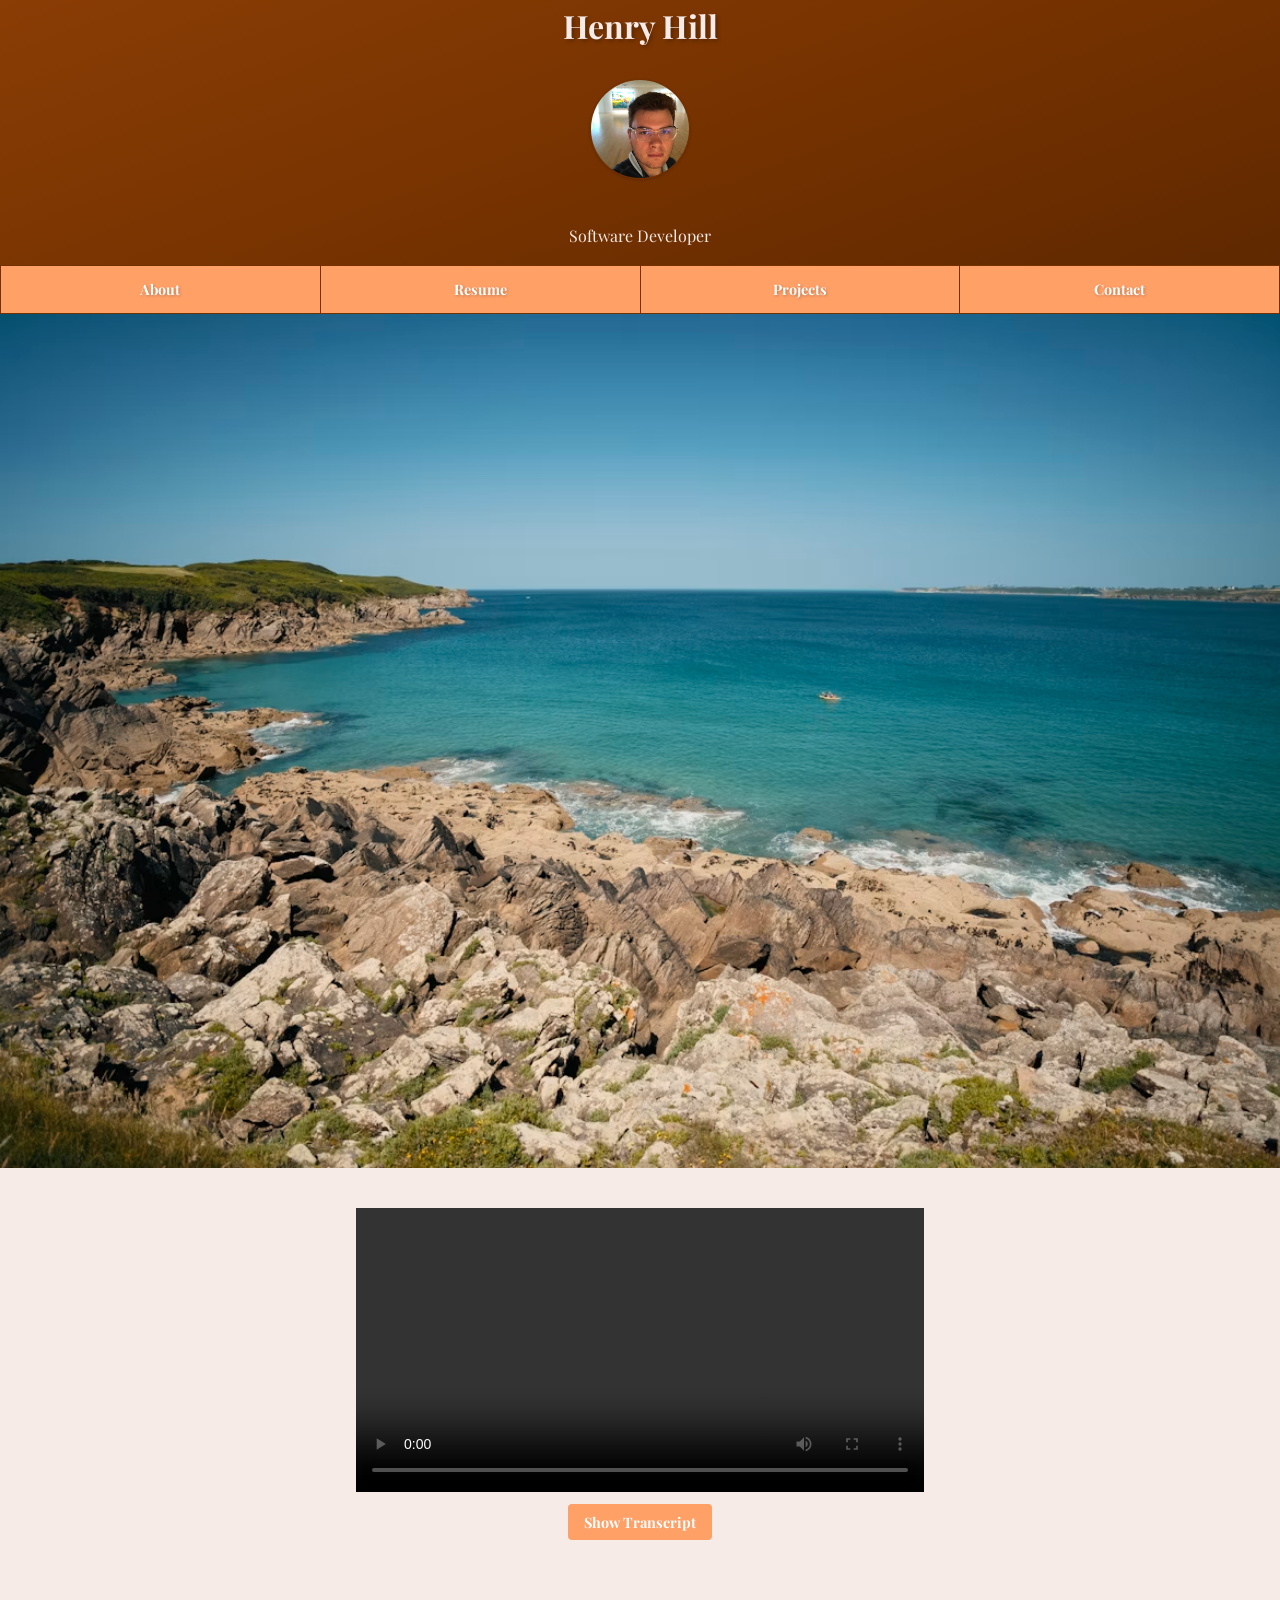
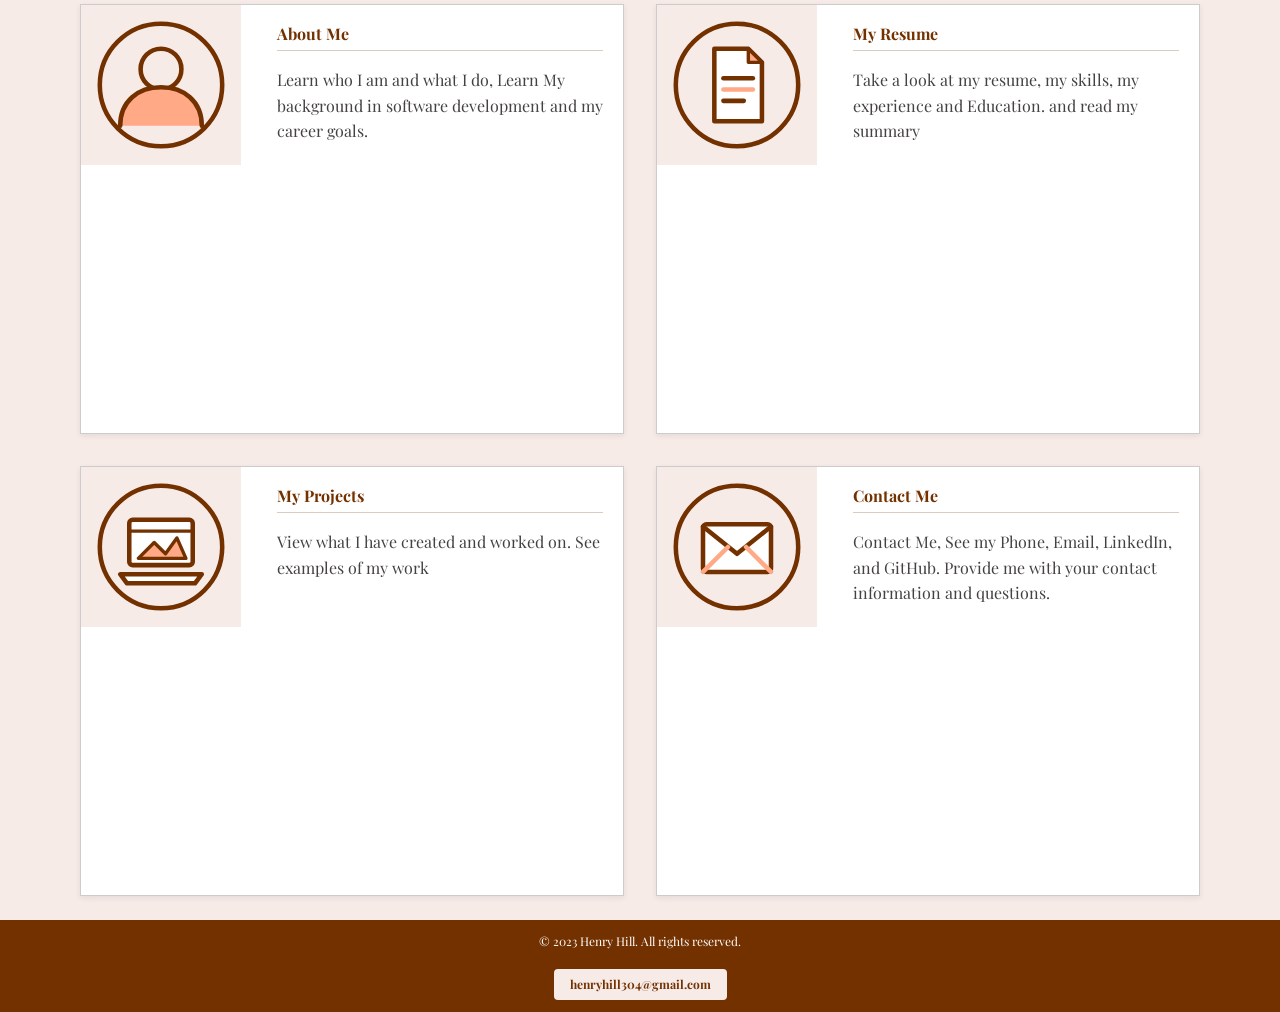
==== commit a13eeda0: "fix skip link" ====
--- a/docs/index.html
+++ b/docs/index.html
@@ -26,7 +26,7 @@
     <body>
         
         <!-- skip to main content link-->
-        <a class="skip-link" href="#main-content" class="skip-link">Skip to main content</a>
+        <a class="skip-link" href="#main-content">Skip to main content</a>
 
         <header>
             <h1>Henry Hill</h1>
--- a/docs/css/style.css
+++ b/docs/css/style.css
@@ -603,6 +603,7 @@
         transition: transform 0.2s ease, box-shadow 0.2s ease;
         min-height: 430px;
         box-shadow: 0 2px 6px rgba(0, 0, 0, 0.08);
+        background-color: #fff;
     }
 
     .feature img {
@@ -616,6 +617,7 @@
     .feature-text {
         padding: 1rem 1.25rem;
         background-color: #fff;
+        height: 100%;
     }
 
     .feature-link:hover .feature,
